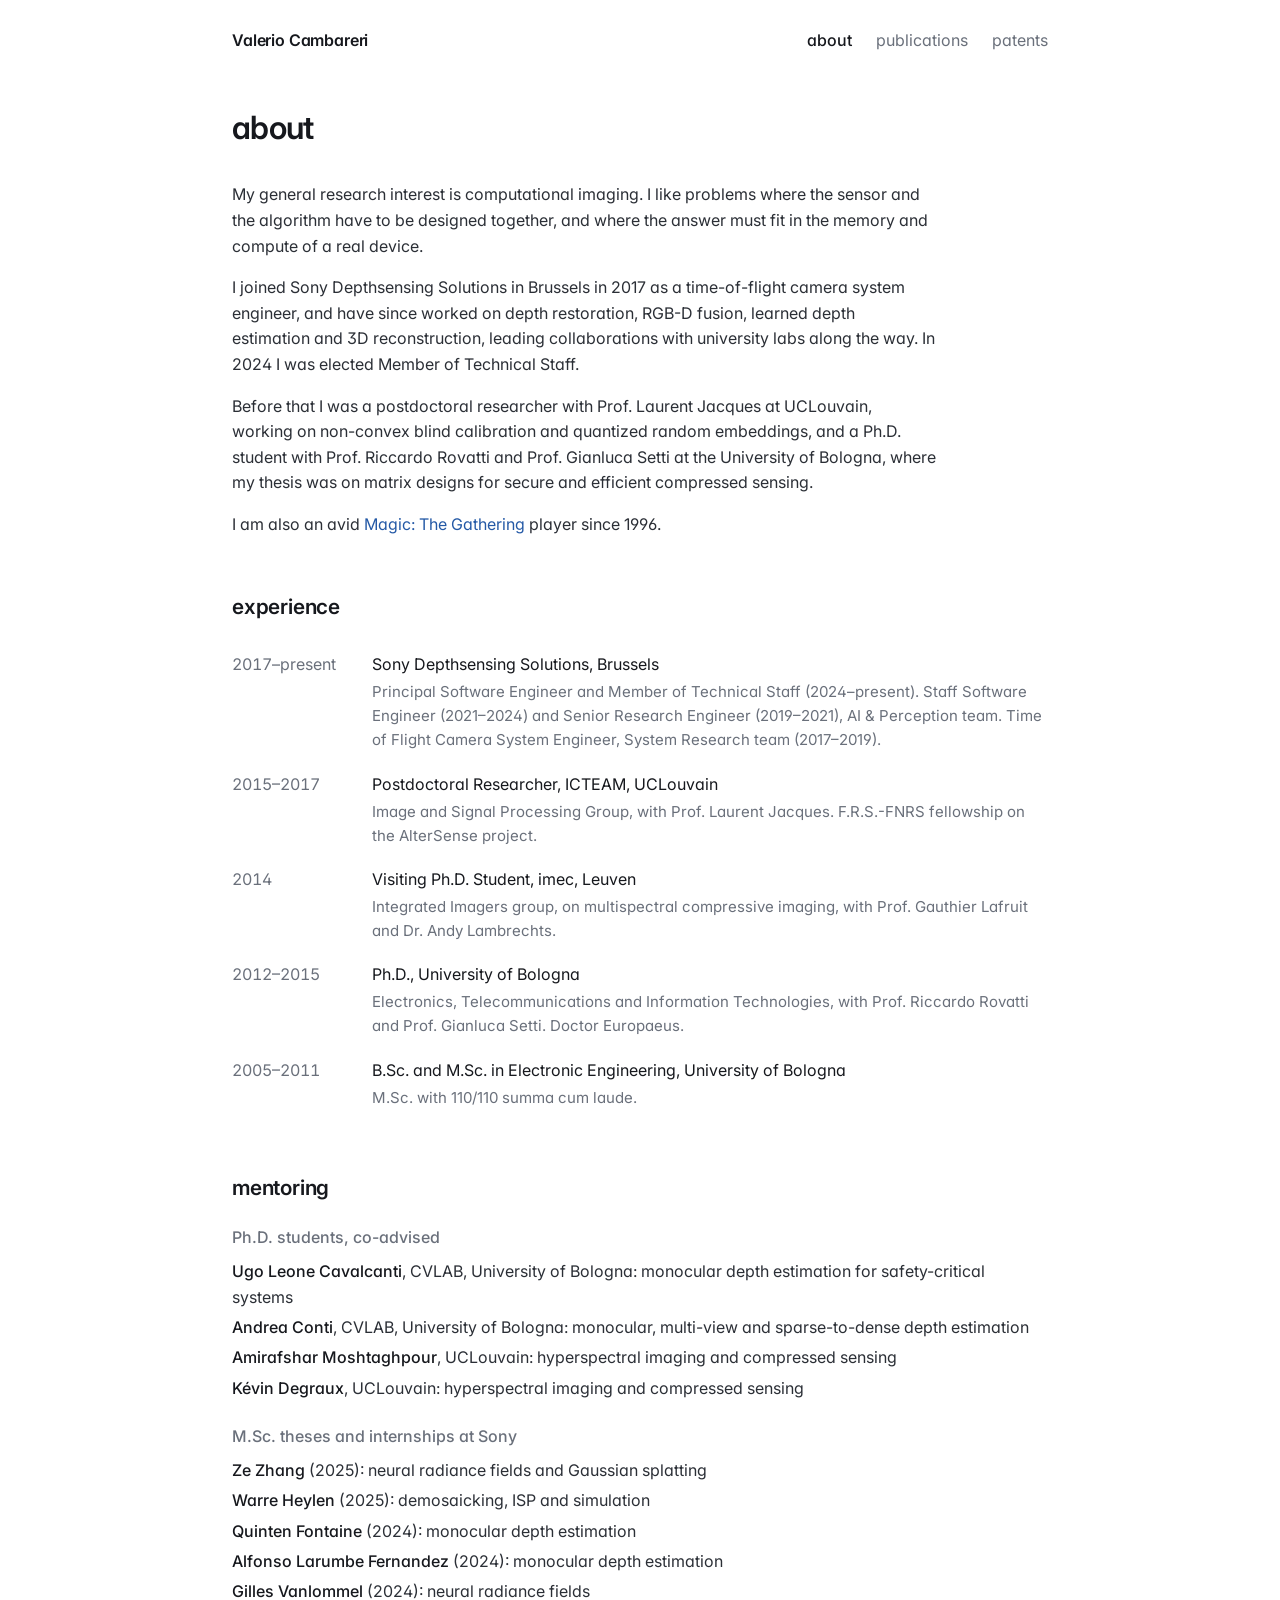
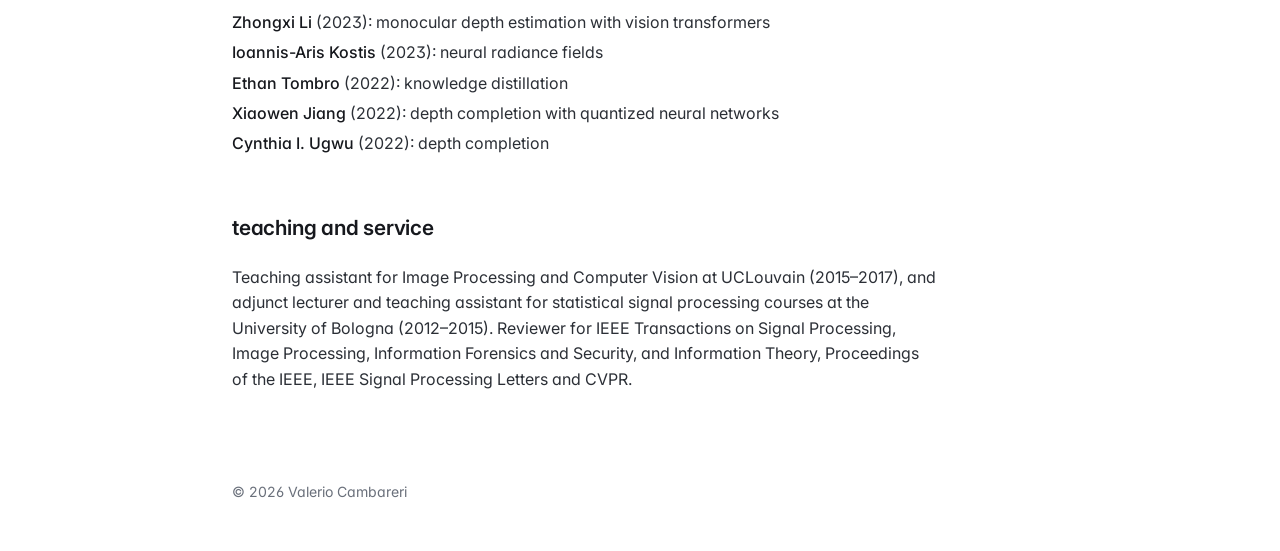
==== about/index.html @ 357783c2 "add: personal site" ====
<!DOCTYPE html>
<html lang="en">
<head>
  <meta charset="utf-8">
  <meta name="viewport" content="width=device-width, initial-scale=1">
  <title>About | Valerio Cambareri</title>
  <meta name="description" content="About Valerio Cambareri: computational imaging researcher at Sony Depthsensing Solutions.">
  <meta property="og:title" content="About | Valerio Cambareri">
  <meta property="og:description" content="About Valerio Cambareri: computational imaging researcher at Sony Depthsensing Solutions.">
  <meta property="og:type" content="website">
  <meta property="og:url" content="https://vc86.github.io/about/">
  <link rel="preconnect" href="https://fonts.googleapis.com">
  <link rel="preconnect" href="https://fonts.gstatic.com" crossorigin>
  <link href="https://fonts.googleapis.com/css2?family=Inter:wght@400;500;600&display=swap" rel="stylesheet">
  <link rel="stylesheet" href="../style.css">
</head>
<body>
  <nav class="site-nav" aria-label="Site">
    <a class="home" href="../">Valerio Cambareri</a>
    <div class="nav-links"><a href="../about/" aria-current="page">about</a><a href="../publications/">publications</a><a href="../patents/">patents</a></div>
  </nav>
  <main class="page">
    <header class="page-head">
      <h1>about</h1>
    </header>

    <div class="lede">
      <p>My general research interest is computational imaging. I like problems where the sensor and the algorithm have to be designed together, and where the answer must fit in the memory and compute of a real device.</p>
      <p>I joined Sony Depthsensing Solutions in Brussels in 2017 as a time-of-flight camera system engineer, and have since worked on depth restoration, RGB-D fusion, learned depth estimation and 3D reconstruction, leading collaborations with university labs along the way. In 2024 I was elected Member of Technical Staff.</p>
      <p>Before that I was a postdoctoral researcher with Prof. Laurent Jacques at UCLouvain, working on non-convex blind calibration and quantized random embeddings, and a Ph.D. student with Prof. Riccardo Rovatti and Prof. Gianluca Setti at the University of Bologna, where my thesis was on matrix designs for secure and efficient compressed sensing.</p>
      <p>I am also an avid <a href="../deck-welder/">Magic: The Gathering</a> player since 1996.</p>
    </div>

    <section>
      <h2>experience</h2>
      <ul class="timeline">
      <li><span class="when">2017–present</span><div><p>Sony Depthsensing Solutions, Brussels</p><p class="detail">Principal Software Engineer and Member of Technical Staff (2024–present). Staff Software Engineer (2021–2024) and Senior Research Engineer (2019–2021), AI &amp; Perception team. Time of Flight Camera System Engineer, System Research team (2017–2019).</p></div></li>
      <li><span class="when">2015–2017</span><div><p>Postdoctoral Researcher, ICTEAM, UCLouvain</p><p class="detail">Image and Signal Processing Group, with Prof. Laurent Jacques. F.R.S.-FNRS fellowship on the AlterSense project.</p></div></li>
      <li><span class="when">2014</span><div><p>Visiting Ph.D. Student, imec, Leuven</p><p class="detail">Integrated Imagers group, on multispectral compressive imaging, with Prof. Gauthier Lafruit and Dr. Andy Lambrechts.</p></div></li>
      <li><span class="when">2012–2015</span><div><p>Ph.D., University of Bologna</p><p class="detail">Electronics, Telecommunications and Information Technologies, with Prof. Riccardo Rovatti and Prof. Gianluca Setti. Doctor Europaeus.</p></div></li>
      <li><span class="when">2005–2011</span><div><p>B.Sc. and M.Sc. in Electronic Engineering, University of Bologna</p><p class="detail">M.Sc. with 110/110 summa cum laude.</p></div></li>
      </ul>
    </section>

    <section>
      <h2>mentoring</h2>
      <h3 class="sub">Ph.D. students, co-advised</h3>
      <ul class="people">
        <li><span class="who">Ugo Leone Cavalcanti</span>, CVLAB, University of Bologna: monocular depth estimation for safety-critical systems</li>
        <li><span class="who">Andrea Conti</span>, CVLAB, University of Bologna: monocular, multi-view and sparse-to-dense depth estimation</li>
        <li><span class="who">Amirafshar Moshtaghpour</span>, UCLouvain: hyperspectral imaging and compressed sensing</li>
        <li><span class="who">Kévin Degraux</span>, UCLouvain: hyperspectral imaging and compressed sensing</li>
      </ul>
      <h3 class="sub">M.Sc. theses and internships at Sony</h3>
      <ul class="people">
        <li><span class="who">Ze Zhang</span> (2025): neural radiance fields and Gaussian splatting</li>
        <li><span class="who">Warre Heylen</span> (2025): demosaicking, ISP and simulation</li>
        <li><span class="who">Quinten Fontaine</span> (2024): monocular depth estimation</li>
        <li><span class="who">Alfonso Larumbe Fernandez</span> (2024): monocular depth estimation</li>
        <li><span class="who">Gilles Vanlommel</span> (2024): neural radiance fields</li>
        <li><span class="who">Zhongxi Li</span> (2023): monocular depth estimation with vision transformers</li>
        <li><span class="who">Ioannis-Aris Kostis</span> (2023): neural radiance fields</li>
        <li><span class="who">Ethan Tombro</span> (2022): knowledge distillation</li>
        <li><span class="who">Xiaowen Jiang</span> (2022): depth completion with quantized neural networks</li>
        <li><span class="who">Cynthia I. Ugwu</span> (2022): depth completion</li>
      </ul>
    </section>

    <section>
      <h2>teaching and service</h2>
      <p class="body">Teaching assistant for Image Processing and Computer Vision at UCLouvain (2015–2017), and adjunct lecturer and teaching assistant for statistical signal processing courses at the University of Bologna (2012–2015). Reviewer for IEEE Transactions on Signal Processing, Image Processing, Information Forensics and Security, and Information Theory, Proceedings of the IEEE, IEEE Signal Processing Letters and CVPR.</p>
    </section>
  </main>
  <footer class="site-footer">© 2026 Valerio Cambareri</footer>
</body>
</html>
---- style.css ----
:root {
  color-scheme: light;
  --paper: #ffffff;
  --ink: #16181d;
  --body: #2b2f36;
  --muted: #6a707b;
  --link: #2459a6;
  --link-hover: #133c78;
  --rule: #e8eaee;
  --tile: #f1f3f6;
  --sans: "Inter", "Segoe UI", "Helvetica Neue", Arial, sans-serif;
}

* { box-sizing: border-box; }
html { -webkit-text-size-adjust: 100%; }
body {
  margin: 0;
  background: var(--paper);
  color: var(--body);
  font-family: var(--sans);
  font-size: 16px;
  line-height: 1.6;
  font-feature-settings: "cv11", "ss01";
}
a { color: var(--link); text-decoration: none; }
a:hover { color: var(--link-hover); text-decoration: underline; text-underline-offset: 3px; }
a:focus-visible { outline: 2px solid var(--link); outline-offset: 2px; border-radius: 2px; }

/* Navigation */
.site-nav {
  max-width: 54rem;
  margin: 0 auto;
  padding: 1.75rem 1.5rem 0;
  display: flex;
  justify-content: space-between;
  align-items: baseline;
  gap: 1rem;
  flex-wrap: wrap;
}
.site-nav .home { color: var(--ink); font-weight: 600; letter-spacing: -0.01em; }
.nav-links { display: flex; gap: 1.5rem; }
.nav-links a { color: var(--muted); }
.nav-links a:hover { color: var(--ink); text-decoration: none; }
.nav-links a[aria-current="page"] { color: var(--ink); font-weight: 500; }

.page { max-width: 54rem; margin: 0 auto; padding: 3.5rem 1.5rem 2rem; }

/* Home header */
.hero { display: grid; grid-template-columns: 11rem 1fr; gap: 2.25rem; align-items: center; }
.portrait { width: 11rem; height: 11rem; border-radius: 50%; object-fit: cover; display: block; }
h1 { color: var(--ink); font-weight: 600; font-size: 2.25rem; line-height: 1.15; letter-spacing: -0.02em; margin: 0 0 0.6rem; }
.role { margin: 0; color: var(--muted); line-height: 1.55; }
.profiles { margin: 1rem 0 0; display: flex; flex-wrap: wrap; gap: 0.3rem 1.25rem; }

.lede { margin-top: 2.25rem; }
.lede p { margin: 0 0 1rem; max-width: 44rem; }

/* Sections */
section { margin-top: 3.25rem; }
h2 { color: var(--ink); font-weight: 600; font-size: 1.3rem; letter-spacing: -0.01em; margin: 0 0 1.25rem; }
.page-head h1 { font-size: 2rem; margin-bottom: 0.5rem; }
.page-head p { color: var(--muted); margin: 0; max-width: 44rem; }

/* News */
.news { list-style: none; margin: 0; padding: 0; }
.news li { display: grid; grid-template-columns: 6.5rem 1fr; gap: 1rem; padding: 0.35rem 0; }
.news .when { color: var(--muted); font-variant-numeric: tabular-nums; white-space: nowrap; }
.news p { margin: 0; }

/* Publications */
.pub { display: grid; grid-template-columns: 13rem 1fr; gap: 1.75rem; padding: 1.1rem 0; align-items: start; }
.thumb img, .tile {
  width: 13rem;
  aspect-ratio: 4 / 3;
  object-fit: cover;
  border-radius: 6px;
  display: block;
  box-shadow: 0 0 0 1px var(--rule);
}
.tile { background: var(--tile); display: grid; place-items: center; box-shadow: none; }
.tile span { color: var(--muted); font-weight: 500; font-size: 0.95rem; }
.pub h3, .plain h3 { color: var(--ink); font-weight: 600; font-size: 1rem; line-height: 1.4; margin: 0 0 0.3rem; }
.pub h3 a, .plain h3 a { color: var(--ink); }
.pub h3 a:hover { color: var(--link); }
.authors { margin: 0; font-size: 0.94rem; }
.me { color: var(--ink); font-weight: 600; }
.venue { margin: 0.15rem 0 0; font-size: 0.94rem; font-style: italic; color: var(--muted); }
.links { margin: 0.35rem 0 0; display: flex; flex-wrap: wrap; gap: 0.25rem 1rem; font-size: 0.94rem; }
.more { margin: 1rem 0 0; }
.year h2 { color: var(--muted); font-weight: 500; font-variant-numeric: tabular-nums; margin-bottom: 0.25rem; }
.year { margin-top: 2.5rem; }

/* Patents */
.plain { list-style: none; margin: 2rem 0 0; padding: 0; }
.plain li { padding: 0.9rem 0; }
.plain li + li { border-top: 1px solid var(--rule); }

/* About */
.timeline { list-style: none; margin: 0; padding: 0; }
.timeline li { display: grid; grid-template-columns: 7.5rem 1fr; gap: 1.25rem; padding: 0.6rem 0; }
.timeline .when { color: var(--muted); font-variant-numeric: tabular-nums; }
.timeline p { margin: 0; color: var(--ink); }
.timeline .detail { color: var(--muted); font-size: 0.94rem; margin-top: 0.15rem; }
.sub { color: var(--muted); font-size: 1rem; font-weight: 500; margin: 1.25rem 0 0.4rem; }
.sub:first-of-type { margin-top: 0; }
.people { list-style: none; margin: 0; padding: 0; }
.people li { padding: 0.15rem 0; }
.people .who { color: var(--ink); font-weight: 500; }
.body { margin: 0; max-width: 44rem; }

.site-footer { max-width: 54rem; margin: 2rem auto 0; padding: 1.5rem 1.5rem 3rem; color: var(--muted); font-size: 0.88rem; }

@media (max-width: 40rem) {
  .page { padding-top: 2.25rem; }
  .hero { grid-template-columns: 1fr; gap: 1.25rem; }
  .portrait { width: 8rem; height: 8rem; }
  h1 { font-size: 1.9rem; }
  .pub { grid-template-columns: 1fr; gap: 0.75rem; }
  .thumb img, .tile { width: 100%; max-width: 22rem; }
  .news li, .timeline li { grid-template-columns: 1fr; gap: 0; }
  .nav-links { gap: 1.1rem; }
}
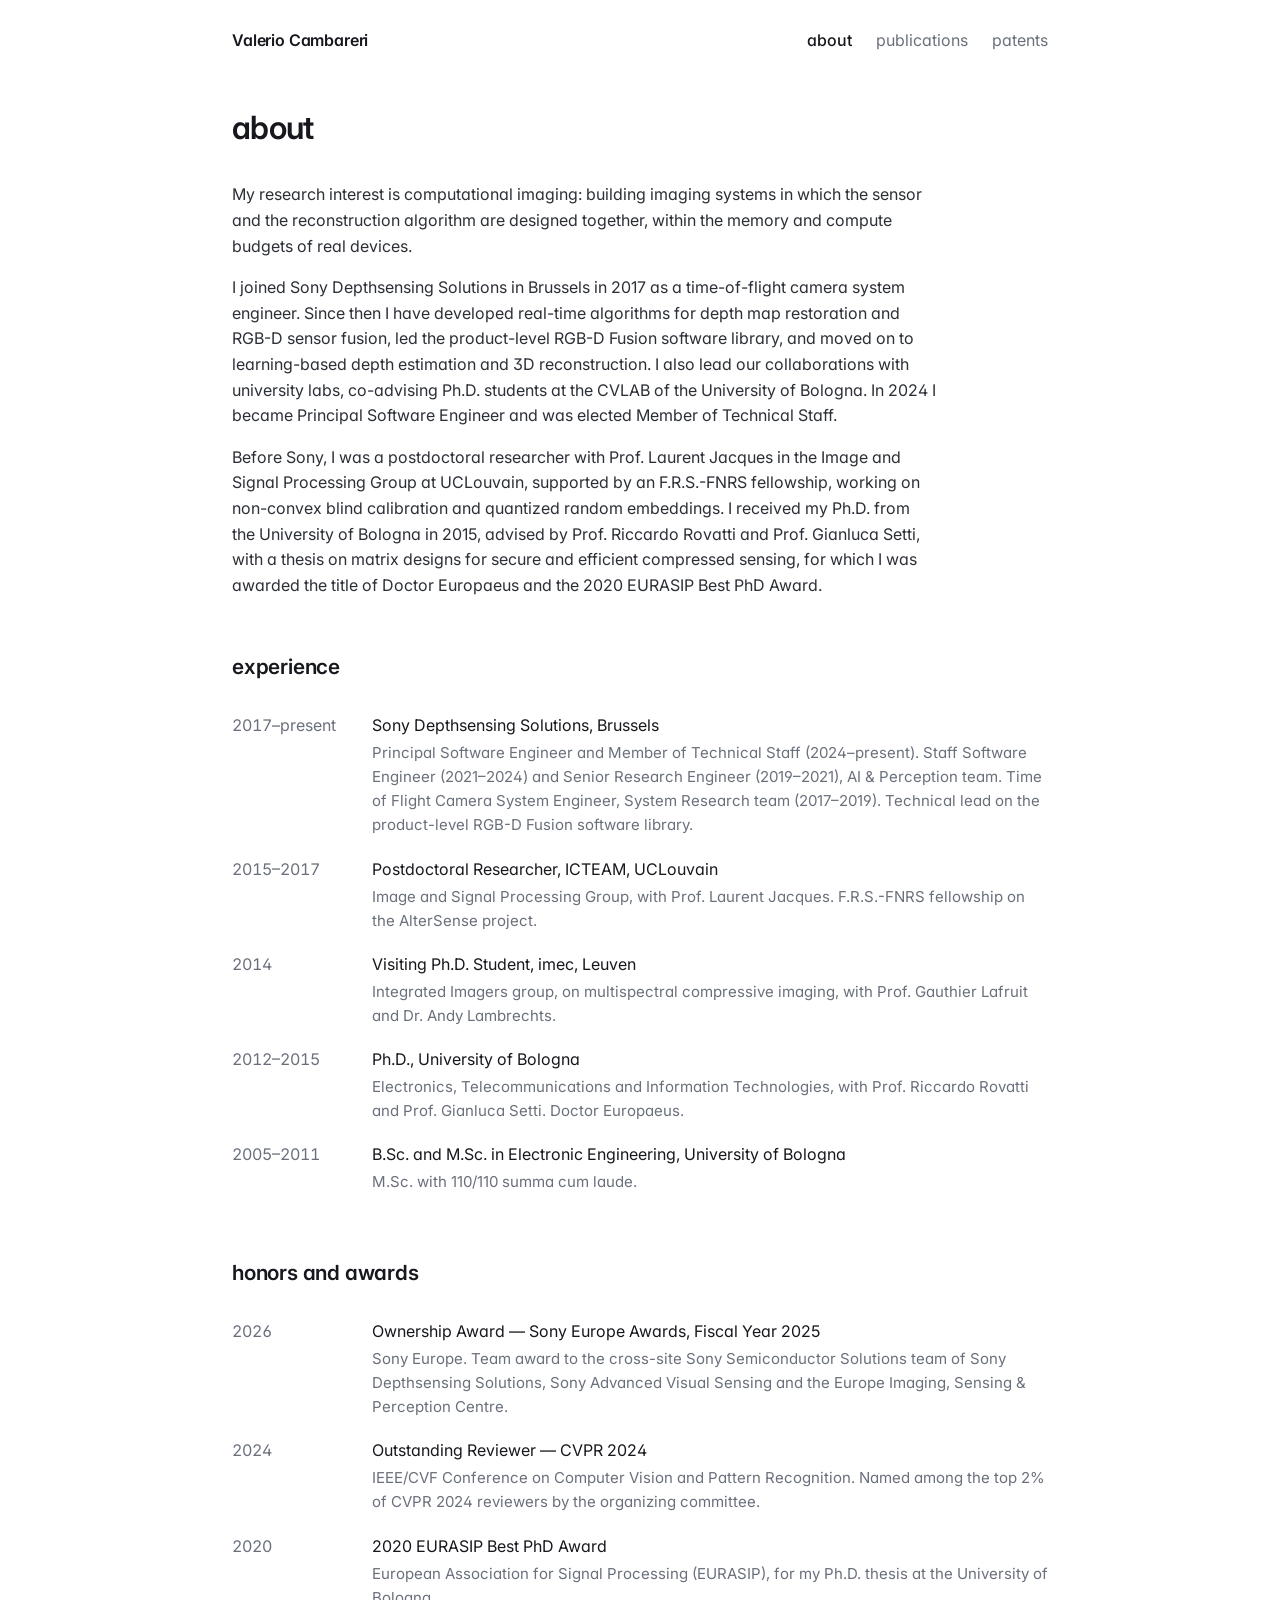
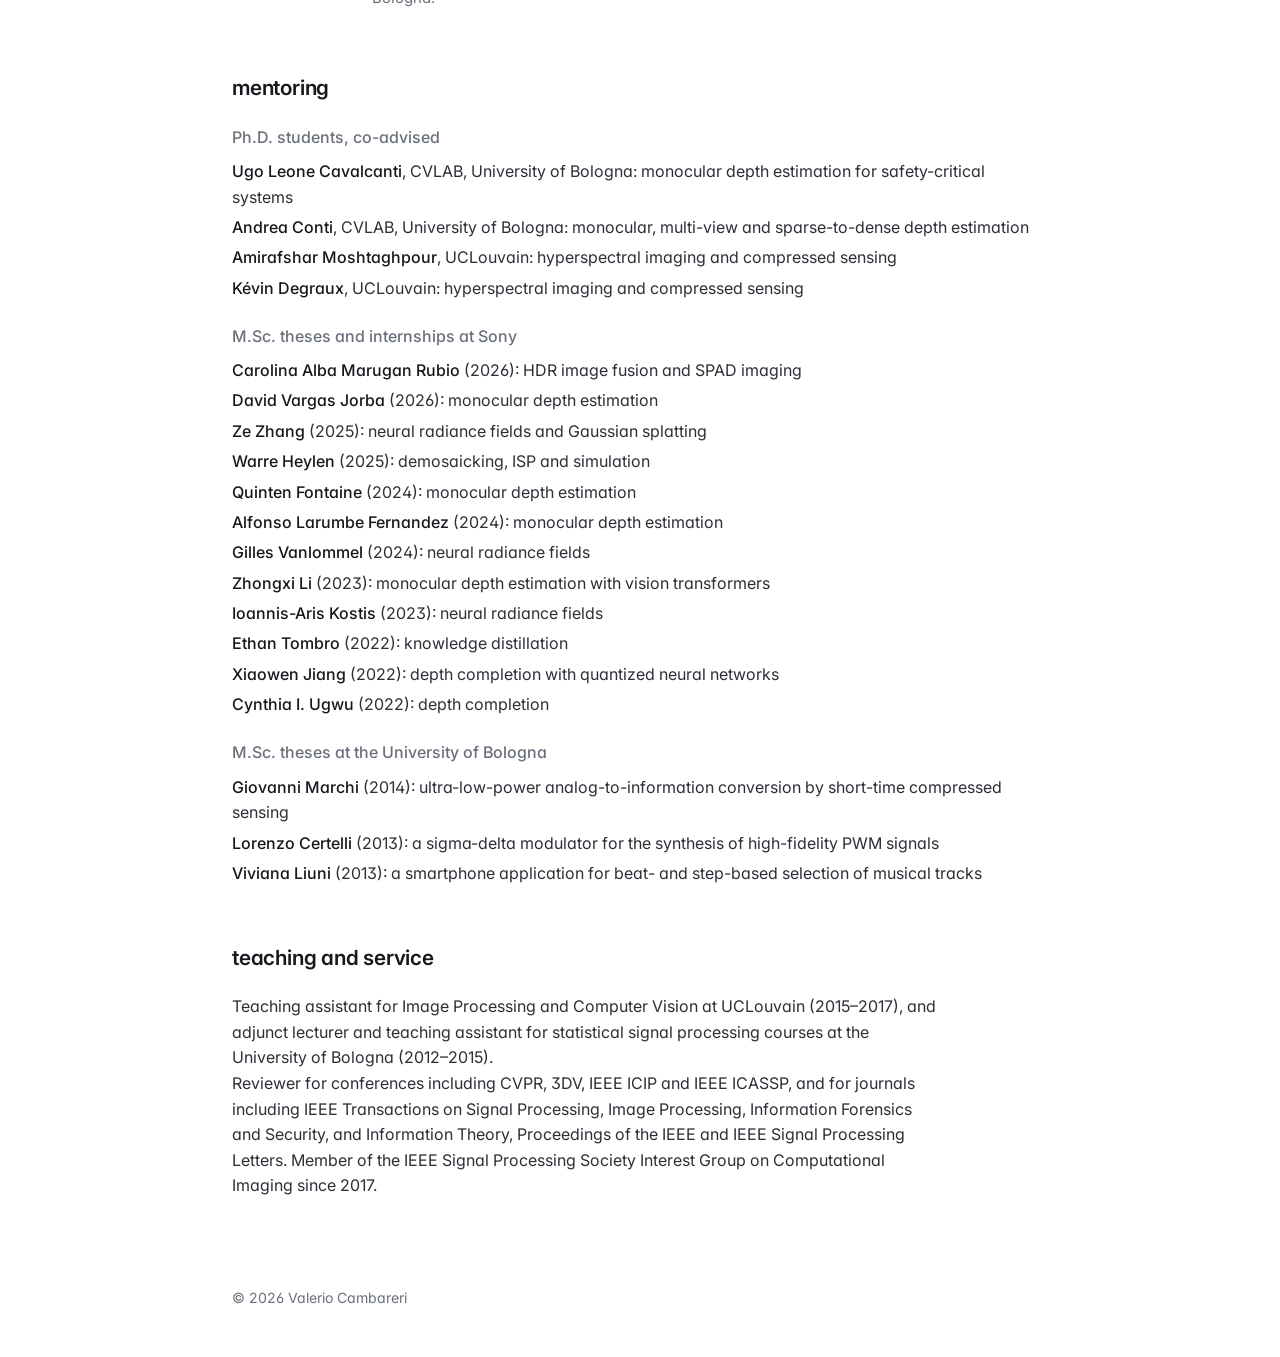
==== commit 23ac1324: "fix: about" ====
--- a/about/index.html
+++ b/about/index.html
@@ -25,20 +25,28 @@
     </header>
 
     <div class="lede">
-      <p>My general research interest is computational imaging. I like problems where the sensor and the algorithm have to be designed together, and where the answer must fit in the memory and compute of a real device.</p>
-      <p>I joined Sony Depthsensing Solutions in Brussels in 2017 as a time-of-flight camera system engineer, and have since worked on depth restoration, RGB-D fusion, learned depth estimation and 3D reconstruction, leading collaborations with university labs along the way. In 2024 I was elected Member of Technical Staff.</p>
-      <p>Before that I was a postdoctoral researcher with Prof. Laurent Jacques at UCLouvain, working on non-convex blind calibration and quantized random embeddings, and a Ph.D. student with Prof. Riccardo Rovatti and Prof. Gianluca Setti at the University of Bologna, where my thesis was on matrix designs for secure and efficient compressed sensing.</p>
-      <p>I am also an avid <a href="../deck-welder/">Magic: The Gathering</a> player since 1996.</p>
+      <p>My research interest is computational imaging: building imaging systems in which the sensor and the reconstruction algorithm are designed together, within the memory and compute budgets of real devices.</p>
+      <p>I joined Sony Depthsensing Solutions in Brussels in 2017 as a time-of-flight camera system engineer. Since then I have developed real-time algorithms for depth map restoration and RGB-D sensor fusion, led the product-level RGB-D Fusion software library, and moved on to learning-based depth estimation and 3D reconstruction. I also lead our collaborations with university labs, co-advising Ph.D. students at the CVLAB of the University of Bologna. In 2024 I became Principal Software Engineer and was elected Member of Technical Staff.</p>
+      <p>Before Sony, I was a postdoctoral researcher with Prof. Laurent Jacques in the Image and Signal Processing Group at UCLouvain, supported by an F.R.S.-FNRS fellowship, working on non-convex blind calibration and quantized random embeddings. I received my Ph.D. from the University of Bologna in 2015, advised by Prof. Riccardo Rovatti and Prof. Gianluca Setti, with a thesis on matrix designs for secure and efficient compressed sensing, for which I was awarded the title of Doctor Europaeus and the 2020 EURASIP Best PhD Award.</p>
     </div>
 
     <section>
       <h2>experience</h2>
       <ul class="timeline">
-      <li><span class="when">2017–present</span><div><p>Sony Depthsensing Solutions, Brussels</p><p class="detail">Principal Software Engineer and Member of Technical Staff (2024–present). Staff Software Engineer (2021–2024) and Senior Research Engineer (2019–2021), AI &amp; Perception team. Time of Flight Camera System Engineer, System Research team (2017–2019).</p></div></li>
+      <li><span class="when">2017–present</span><div><p>Sony Depthsensing Solutions, Brussels</p><p class="detail">Principal Software Engineer and Member of Technical Staff (2024–present). Staff Software Engineer (2021–2024) and Senior Research Engineer (2019–2021), AI &amp; Perception team. Time of Flight Camera System Engineer, System Research team (2017–2019). Technical lead on the product-level RGB-D Fusion software library.</p></div></li>
       <li><span class="when">2015–2017</span><div><p>Postdoctoral Researcher, ICTEAM, UCLouvain</p><p class="detail">Image and Signal Processing Group, with Prof. Laurent Jacques. F.R.S.-FNRS fellowship on the AlterSense project.</p></div></li>
       <li><span class="when">2014</span><div><p>Visiting Ph.D. Student, imec, Leuven</p><p class="detail">Integrated Imagers group, on multispectral compressive imaging, with Prof. Gauthier Lafruit and Dr. Andy Lambrechts.</p></div></li>
       <li><span class="when">2012–2015</span><div><p>Ph.D., University of Bologna</p><p class="detail">Electronics, Telecommunications and Information Technologies, with Prof. Riccardo Rovatti and Prof. Gianluca Setti. Doctor Europaeus.</p></div></li>
       <li><span class="when">2005–2011</span><div><p>B.Sc. and M.Sc. in Electronic Engineering, University of Bologna</p><p class="detail">M.Sc. with 110/110 summa cum laude.</p></div></li>
+      </ul>
+    </section>
+
+    <section>
+      <h2>honors and awards</h2>
+      <ul class="timeline">
+      <li><span class="when">2026</span><div><p>Ownership Award — Sony Europe Awards, Fiscal Year 2025</p><p class="detail">Sony Europe. Team award to the cross-site Sony Semiconductor Solutions team of Sony Depthsensing Solutions, Sony Advanced Visual Sensing and the Europe Imaging, Sensing &amp; Perception Centre.</p></div></li>
+      <li><span class="when">2024</span><div><p>Outstanding Reviewer — CVPR 2024</p><p class="detail">IEEE/CVF Conference on Computer Vision and Pattern Recognition. Named among the top 2% of CVPR 2024 reviewers by the organizing committee.</p></div></li>
+      <li><span class="when">2020</span><div><p>2020 EURASIP Best PhD Award</p><p class="detail">European Association for Signal Processing (EURASIP), for my Ph.D. thesis at the University of Bologna.</p></div></li>
       </ul>
     </section>
 
@@ -53,6 +61,8 @@
       </ul>
       <h3 class="sub">M.Sc. theses and internships at Sony</h3>
       <ul class="people">
+        <li><span class="who">Carolina Alba Marugan Rubio</span> (2026): HDR image fusion and SPAD imaging</li>
+        <li><span class="who">David Vargas Jorba</span> (2026): monocular depth estimation</li>
         <li><span class="who">Ze Zhang</span> (2025): neural radiance fields and Gaussian splatting</li>
         <li><span class="who">Warre Heylen</span> (2025): demosaicking, ISP and simulation</li>
         <li><span class="who">Quinten Fontaine</span> (2024): monocular depth estimation</li>
@@ -64,11 +74,18 @@
         <li><span class="who">Xiaowen Jiang</span> (2022): depth completion with quantized neural networks</li>
         <li><span class="who">Cynthia I. Ugwu</span> (2022): depth completion</li>
       </ul>
+      <h3 class="sub">M.Sc. theses at the University of Bologna</h3>
+      <ul class="people">
+        <li><span class="who">Giovanni Marchi</span> (2014): ultra-low-power analog-to-information conversion by short-time compressed sensing</li>
+        <li><span class="who">Lorenzo Certelli</span> (2013): a sigma-delta modulator for the synthesis of high-fidelity PWM signals</li>
+        <li><span class="who">Viviana Liuni</span> (2013): a smartphone application for beat- and step-based selection of musical tracks</li>
+      </ul>
     </section>
 
     <section>
       <h2>teaching and service</h2>
-      <p class="body">Teaching assistant for Image Processing and Computer Vision at UCLouvain (2015–2017), and adjunct lecturer and teaching assistant for statistical signal processing courses at the University of Bologna (2012–2015). Reviewer for IEEE Transactions on Signal Processing, Image Processing, Information Forensics and Security, and Information Theory, Proceedings of the IEEE, IEEE Signal Processing Letters and CVPR.</p>
+      <p class="body">Teaching assistant for Image Processing and Computer Vision at UCLouvain (2015–2017), and adjunct lecturer and teaching assistant for statistical signal processing courses at the University of Bologna (2012–2015).</p>
+      <p class="body">Reviewer for conferences including CVPR, 3DV, IEEE ICIP and IEEE ICASSP, and for journals including IEEE Transactions on Signal Processing, Image Processing, Information Forensics and Security, and Information Theory, Proceedings of the IEEE and IEEE Signal Processing Letters. Member of the IEEE Signal Processing Society Interest Group on Computational Imaging since 2017.</p>
     </section>
   </main>
   <footer class="site-footer">© 2026 Valerio Cambareri</footer>
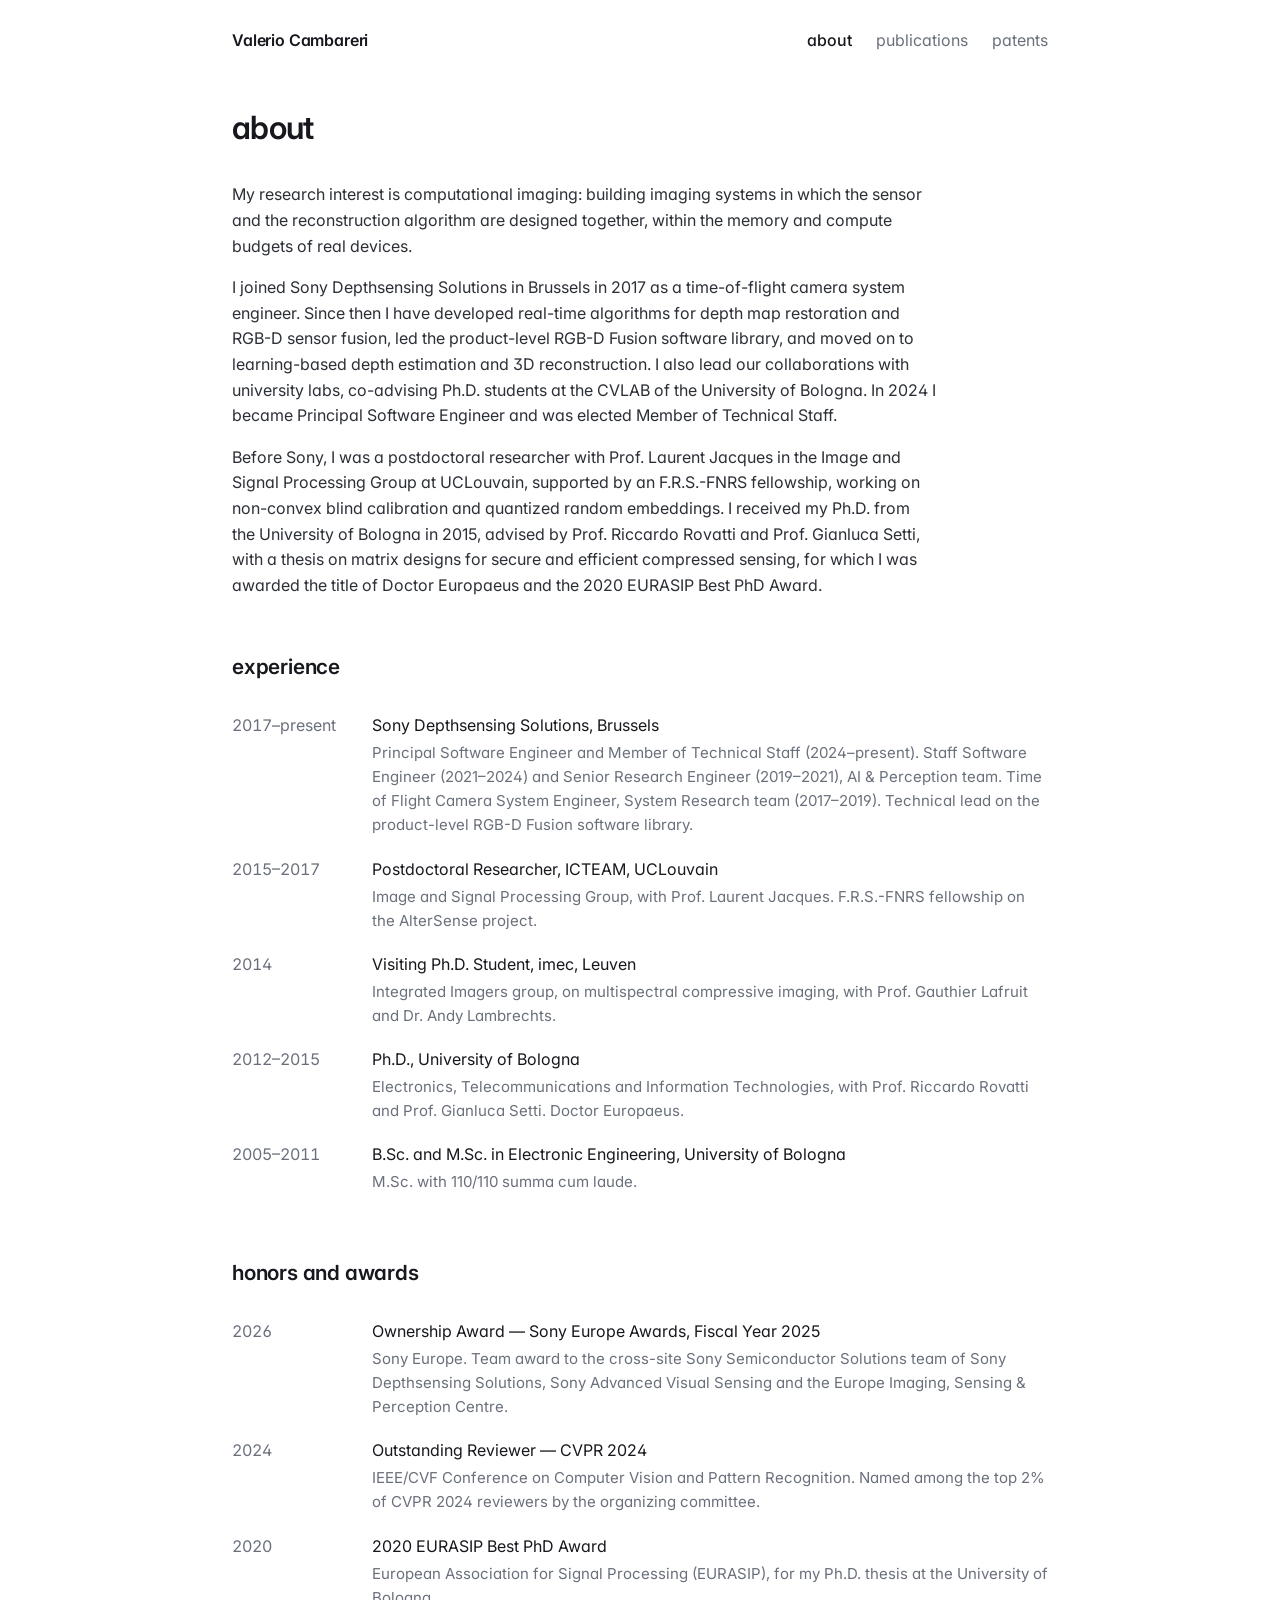
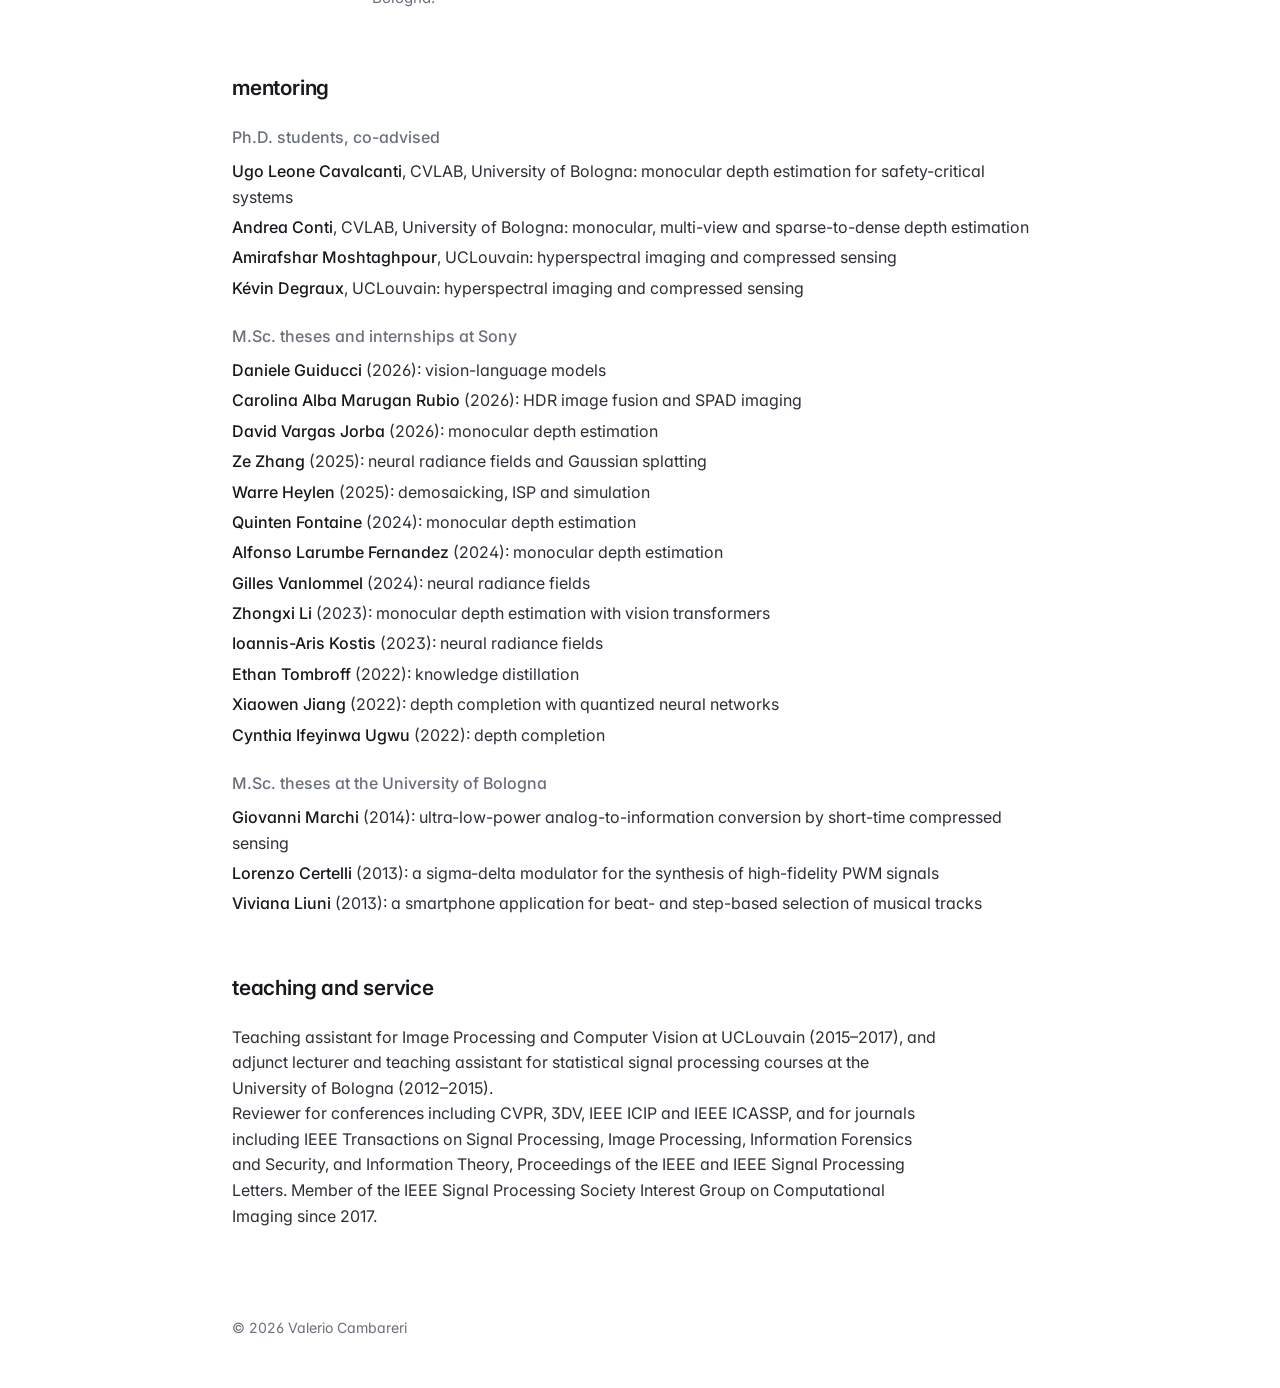
==== commit cc4268fa: "fix: interns" ====
--- a/about/index.html
+++ b/about/index.html
@@ -61,6 +61,7 @@
       </ul>
       <h3 class="sub">M.Sc. theses and internships at Sony</h3>
       <ul class="people">
+        <li><span class="who">Daniele Guiducci</span> (2026): vision-language models</li>
         <li><span class="who">Carolina Alba Marugan Rubio</span> (2026): HDR image fusion and SPAD imaging</li>
         <li><span class="who">David Vargas Jorba</span> (2026): monocular depth estimation</li>
         <li><span class="who">Ze Zhang</span> (2025): neural radiance fields and Gaussian splatting</li>
@@ -70,9 +71,9 @@
         <li><span class="who">Gilles Vanlommel</span> (2024): neural radiance fields</li>
         <li><span class="who">Zhongxi Li</span> (2023): monocular depth estimation with vision transformers</li>
         <li><span class="who">Ioannis-Aris Kostis</span> (2023): neural radiance fields</li>
-        <li><span class="who">Ethan Tombro</span> (2022): knowledge distillation</li>
+        <li><span class="who">Ethan Tombroff</span> (2022): knowledge distillation</li>
         <li><span class="who">Xiaowen Jiang</span> (2022): depth completion with quantized neural networks</li>
-        <li><span class="who">Cynthia I. Ugwu</span> (2022): depth completion</li>
+        <li><span class="who">Cynthia Ifeyinwa Ugwu</span> (2022): depth completion</li>
       </ul>
       <h3 class="sub">M.Sc. theses at the University of Bologna</h3>
       <ul class="people">
